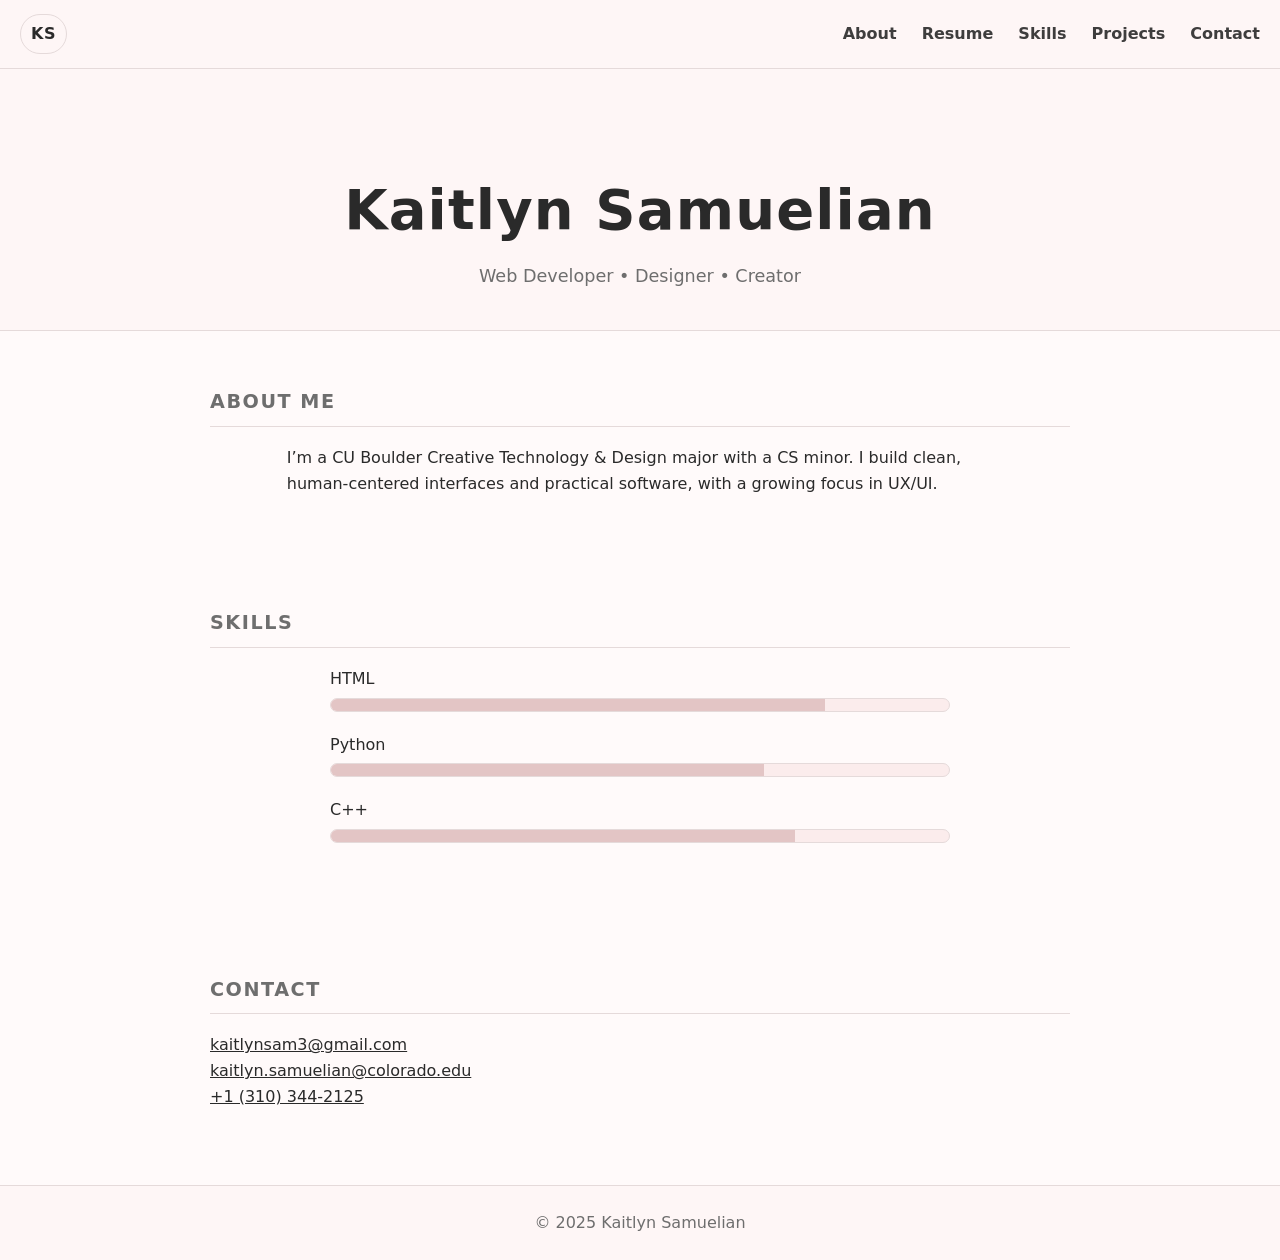
==== index.html @ 8d8c0f34 "updating portfolio website" ====
<!DOCTYPE html>
<html lang="en">
<head>
  <meta charset="UTF-8" />
  <meta name="viewport" content="width=device-width, initial-scale=1" />
  <title>Kaitlyn Samuelian — Portfolio</title>
  <link rel="stylesheet" href="index.css" />
</head>
<body>
  <nav class="navbar">
    <a href="index.html" class="brand">KS</a>
    <div class="nav-links">
      <a href="#about">About</a>
      <a href="assets/resume.pdf" target="_blank" rel="noopener" aria-label="Open résumé PDF">Resume</a>
      <a href="#skills">Skills</a>
      <a href="projects.html">Projects</a>
      <a href="#contact">Contact</a>
    </div>
  </nav>

  <header>
    <h1>Kaitlyn Samuelian</h1>
    <p>Web Developer • Designer • Creator</p>
  </header>

  <section id="about" class="section">
    <h2>About Me</h2>
    <p>
      I’m a CU Boulder Creative Technology & Design major with a CS minor. I build clean,
      human-centered interfaces and practical software, with a growing focus in UX/UI.
    </p>
  </section>

  <section id="skills" class="section">
    <h2>Skills</h2>
    <div class="skill">
      <p>HTML</p>
      <div class="skill-bar"><div class="skill-fill" style="width: 80%"></div></div>
    </div>
    <div class="skill">
      <p>Python</p>
      <div class="skill-bar"><div class="skill-fill" style="width: 70%"></div></div>
    </div>
    <div class="skill">
      <p>C++</p>
      <div class="skill-bar"><div class="skill-fill" style="width: 75%"></div></div>
    </div>
  </section>

  <section id="contact" class="section">
    <h2>Contact</h2>
    <p><a href="mailto:kaitlynsam3@gmail.com">kaitlynsam3@gmail.com</a></p>
    <p><a href="mailto:kaitlyn.samuelian@colorado.edu">kaitlyn.samuelian@colorado.edu</a></p>
    <p><a href="tel:+13103442125">+1 (310) 344-2125</a></p>
  </section>

  <footer>
    <p>© 2025 Kaitlyn Samuelian</p>
  </footer>
</body>
</html>
---- index.css ----
/* Reset */
* { box-sizing: border-box; margin: 0; padding: 0; }
html, body { height: 100%; }

/* Blush theme */
:root{
  --bg: #fffafa;        /* page bg: very light blush */
  --panel: #fef6f6;     /* surfaces / nav */
  --panel-alt: #fbecec; /* alt surface */
  --ink: #2a2a2a;       /* primary text */
  --muted: #6e6e6e;     /* secondary text */
  --line: #e5dada;      /* borders/dividers */
  --accent: #e3c5c5;    /* hover/active */
}

body{
  font-family: system-ui, -apple-system, Segoe UI, Roboto, Inter, Arial, sans-serif;
  background: var(--bg);
  color: var(--ink);
  line-height: 1.6;
}

/* Nav */
.navbar{
  position: sticky; top: 0; z-index: 10;
  display: flex; align-items: center; justify-content: space-between;
  padding: 14px 20px;
  border-bottom: 1px solid var(--line);
  background: var(--panel);
}
.navbar .brand{
  font-weight: 700; letter-spacing:.04em; text-decoration:none; color:var(--ink);
  border:1px solid var(--line); padding:6px 10px; border-radius:999px;
}
.navbar .nav-links a{
  text-decoration:none; color:var(--ink); margin-left:20px; opacity:.9; font-weight:600;
}
.navbar .nav-links a:hover{ opacity:1; color: var(--accent); }

/* Header */
header{
  padding: 96px 20px 40px;
  text-align: center;
  border-bottom: 1px solid var(--line);
  background: var(--panel);
}
header h1{ font-size: clamp(2rem, 5vw, 3.5rem); font-weight: 800; letter-spacing:.02em; }
header p{ font-size: 1.1rem; color: var(--muted); margin-top: 8px; }

/* Sections */
.section{ padding: 56px 20px; max-width: 900px; margin: 0 auto; scroll-margin-top: 70px; }
.section h2{
  font-size: 1.2rem; letter-spacing:.08em; text-transform: uppercase;
  color: var(--muted); margin-bottom: 18px;
  border-bottom: 1px solid var(--line); padding-bottom: 8px;
}
#about p{ padding: 0 6vw; }

/* Skills */
#skills .skill{ text-align: left; max-width: 620px; margin: 0 auto 20px; }
#skills .skill p{ margin-bottom: 6px; color: var(--ink); }
#skills .skill-bar{
  width: 100%; background: var(--panel-alt);
  border: 1px solid var(--line); height: 14px; border-radius: 999px; overflow: hidden;
}
#skills .skill-fill{
  height: 100%; background: var(--accent); transition: width 1.2s ease;
}

/* Footer */
footer{
  text-align: center; padding: 24px 20px; background: var(--panel);
  border-top: 1px solid var(--line); color: var(--muted); margin-top: 20px;
}

/* Links */
a{ color: inherit; }
a:hover{ color: var(--accent); }
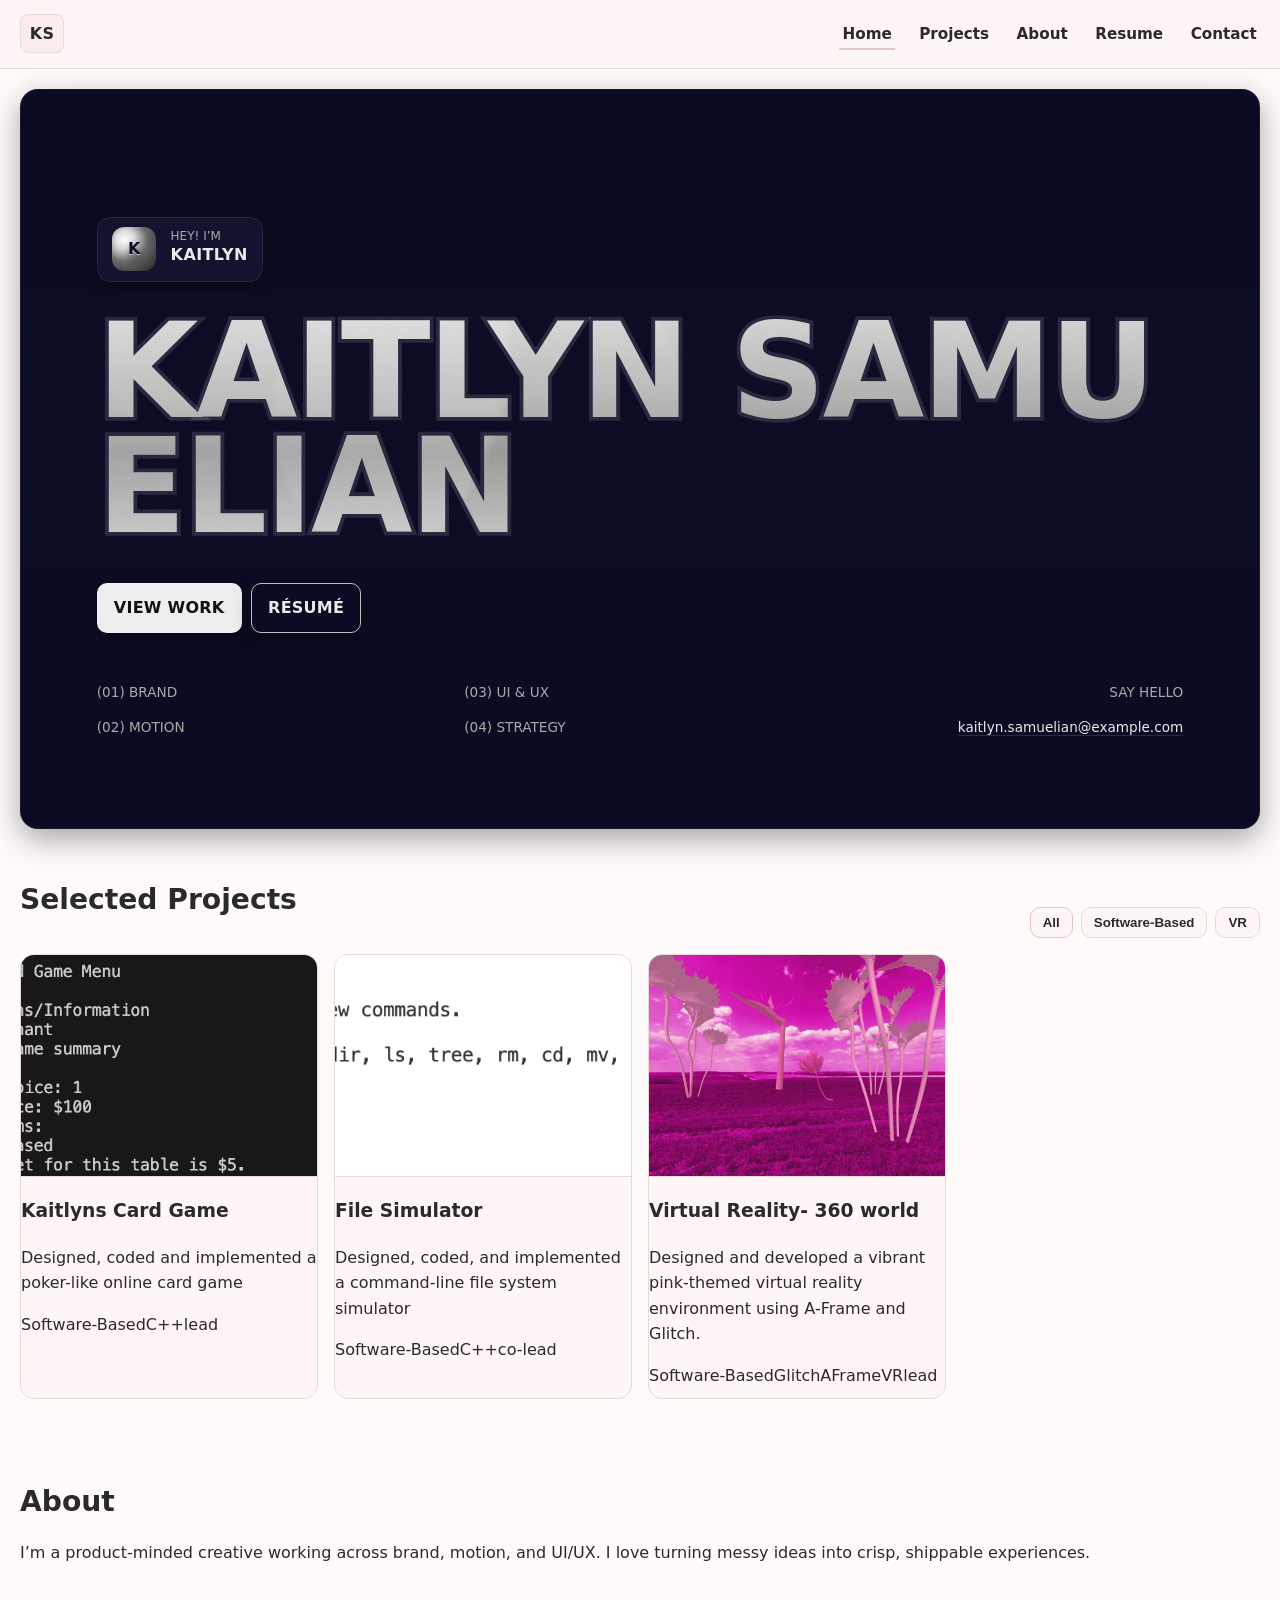
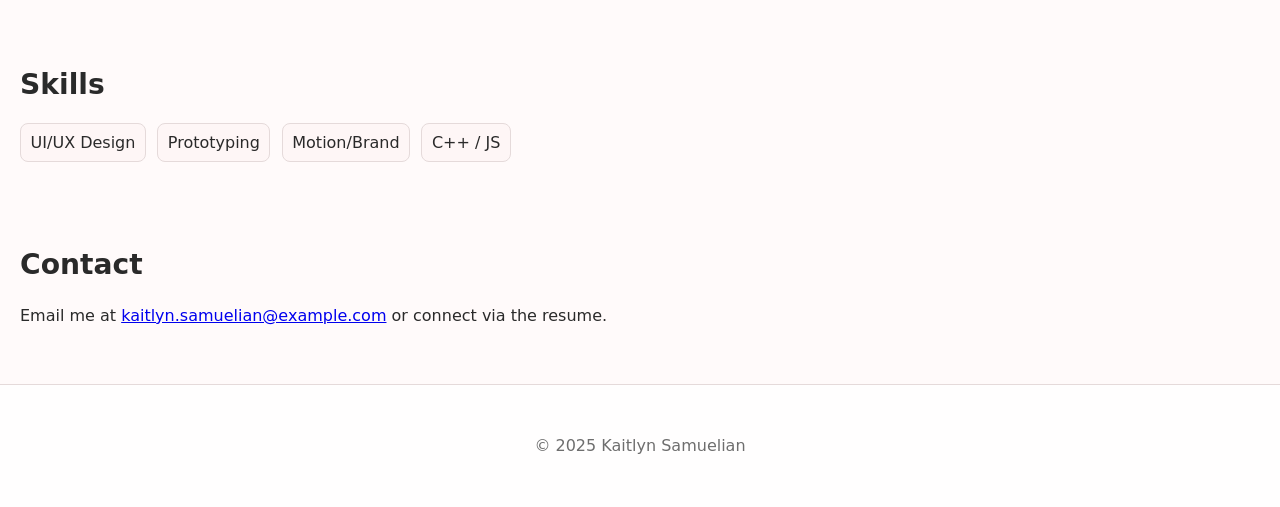
==== commit a115d084: "yes" ====
--- a/index.html
+++ b/index.html
@@ -6,56 +6,105 @@
   <title>Kaitlyn Samuelian — Portfolio</title>
   <link rel="stylesheet" href="index.css" />
 </head>
-<body>
+<body id="top">
+  <!-- NAV -->
   <nav class="navbar">
     <a href="index.html" class="brand">KS</a>
     <div class="nav-links">
+      <a class="active" href="#top">Home</a>
+      <a href="projects.html">Projects</a>
       <a href="#about">About</a>
       <a href="assets/resume.pdf" target="_blank" rel="noopener" aria-label="Open résumé PDF">Resume</a>
-      <a href="#skills">Skills</a>
-      <a href="projects.html">Projects</a>
       <a href="#contact">Contact</a>
     </div>
   </nav>
 
-  <header>
-    <h1>Kaitlyn Samuelian</h1>
-    <p>Web Developer • Designer • Creator</p>
+  <!-- ARTSY HERO -->
+  <header class="hero" aria-label="Intro">
+    <div class="hero__badge">
+      <div class="badge__emblem">K</div>
+      <div class="badge__text">
+        <span class="sm">HEY! I’M</span>
+        <span class="name">KAITLYN</span>
+      </div>
+    </div>
+
+    <h1 class="hero__title" aria-label="Kaitlyn Samuelian">
+      <span class="title__layer title__outline">KAITLYN&nbsp;SAMUELIAN</span>
+      <span class="title__layer title__fill">KAITLYN&nbsp;SAMUELIAN</span>
+      <span class="title__grain" aria-hidden="true"></span>
+    </h1>
+
+    <div class="hero__cta">
+      <a class="pill" href="projects.html">VIEW WORK</a>
+      <a class="pill pill--ghost" href="assets/resume.pdf" target="_blank" rel="noopener">RÉSUMÉ</a>
+    </div>
+
+    <div class="hero__footer">
+      <div class="col">
+        <p>(01) BRAND</p>
+        <p>(02) MOTION</p>
+      </div>
+      <div class="col">
+        <p>(03) UI &amp; UX</p>
+        <p>(04) STRATEGY</p>
+      </div>
+      <div class="col right">
+        <p>SAY HELLO</p>
+        <p><a href="mailto:kaitlyn.samuelian@example.com">kaitlyn.samuelian@example.com</a></p>
+      </div>
+    </div>
   </header>
 
+  <!-- PROJECTS PREVIEW (uses your existing JSON via projects.js) -->
+  <main>
+    <header class="projects-header">
+      <h2 class="section-title">Selected Projects</h2>
+      <div class="filters">
+        <button class="on" data-filter="all">All</button>
+        <button data-filter="Software-Based">Software-Based</button>
+        <button data-filter="VR">VR</button>
+      </div>
+    </header>
+
+    <section id="grid" class="grid"></section>
+  </main>
+
+  <!-- ABOUT -->
   <section id="about" class="section">
-    <h2>About Me</h2>
+    <h2 class="section-title">About</h2>
     <p>
-      I’m a CU Boulder Creative Technology & Design major with a CS minor. I build clean,
-      human-centered interfaces and practical software, with a growing focus in UX/UI.
+      I’m a product-minded creative working across brand, motion, and UI/UX.
+      I love turning messy ideas into crisp, shippable experiences.
     </p>
   </section>
 
+  <!-- SKILLS -->
   <section id="skills" class="section">
-    <h2>Skills</h2>
-    <div class="skill">
-      <p>HTML</p>
-      <div class="skill-bar"><div class="skill-fill" style="width: 80%"></div></div>
-    </div>
-    <div class="skill">
-      <p>Python</p>
-      <div class="skill-bar"><div class="skill-fill" style="width: 70%"></div></div>
-    </div>
-    <div class="skill">
-      <p>C++</p>
-      <div class="skill-bar"><div class="skill-fill" style="width: 75%"></div></div>
-    </div>
+    <h2 class="section-title">Skills</h2>
+    <ul class="skills">
+      <li>UI/UX Design</li>
+      <li>Prototyping</li>
+      <li>Motion/Brand</li>
+      <li>C++ / JS</li>
+    </ul>
   </section>
 
+  <!-- CONTACT -->
   <section id="contact" class="section">
-    <h2>Contact</h2>
-    <p><a href="mailto:kaitlynsam3@gmail.com">kaitlynsam3@gmail.com</a></p>
-    <p><a href="mailto:kaitlyn.samuelian@colorado.edu">kaitlyn.samuelian@colorado.edu</a></p>
-    <p><a href="tel:+13103442125">+1 (310) 344-2125</a></p>
+    <h2 class="section-title">Contact</h2>
+    <p>
+      Email me at
+      <a href="mailto:kaitlyn.samuelian@example.com">kaitlyn.samuelian@example.com</a>
+      or connect via the resume.
+    </p>
   </section>
 
-  <footer>
+  <footer class="footer">
     <p>© 2025 Kaitlyn Samuelian</p>
   </footer>
+
+  <!-- Uses your existing JSON and card renderer -->
+  <script src="projects.js" type="module"></script>
 </body>
 </html>
--- a/index.css
+++ b/index.css
@@ -1,78 +1,228 @@
-/* Reset */
-* { box-sizing: border-box; margin: 0; padding: 0; }
-html, body { height: 100%; }
+/* =========================================================
+   Base + Theme
+   ========================================================= */
 
-/* Blush theme */
-:root{
-  --bg: #fffafa;        /* page bg: very light blush */
-  --panel: #fef6f6;     /* surfaces / nav */
-  --panel-alt: #fbecec; /* alt surface */
-  --ink: #2a2a2a;       /* primary text */
-  --muted: #6e6e6e;     /* secondary text */
-  --line: #e5dada;      /* borders/dividers */
-  --accent: #e3c5c5;    /* hover/active */
-}
-
-body{
-  font-family: system-ui, -apple-system, Segoe UI, Roboto, Inter, Arial, sans-serif;
-  background: var(--bg);
-  color: var(--ink);
-  line-height: 1.6;
-}
-
-/* Nav */
-.navbar{
-  position: sticky; top: 0; z-index: 10;
-  display: flex; align-items: center; justify-content: space-between;
-  padding: 14px 20px;
-  border-bottom: 1px solid var(--line);
-  background: var(--panel);
-}
-.navbar .brand{
-  font-weight: 700; letter-spacing:.04em; text-decoration:none; color:var(--ink);
-  border:1px solid var(--line); padding:6px 10px; border-radius:999px;
-}
-.navbar .nav-links a{
-  text-decoration:none; color:var(--ink); margin-left:20px; opacity:.9; font-weight:600;
-}
-.navbar .nav-links a:hover{ opacity:1; color: var(--accent); }
-
-/* Header */
-header{
-  padding: 96px 20px 40px;
-  text-align: center;
-  border-bottom: 1px solid var(--line);
-  background: var(--panel);
-}
-header h1{ font-size: clamp(2rem, 5vw, 3.5rem); font-weight: 800; letter-spacing:.02em; }
-header p{ font-size: 1.1rem; color: var(--muted); margin-top: 8px; }
-
-/* Sections */
-.section{ padding: 56px 20px; max-width: 900px; margin: 0 auto; scroll-margin-top: 70px; }
-.section h2{
-  font-size: 1.2rem; letter-spacing:.08em; text-transform: uppercase;
-  color: var(--muted); margin-bottom: 18px;
-  border-bottom: 1px solid var(--line); padding-bottom: 8px;
-}
-#about p{ padding: 0 6vw; }
-
-/* Skills */
-#skills .skill{ text-align: left; max-width: 620px; margin: 0 auto 20px; }
-#skills .skill p{ margin-bottom: 6px; color: var(--ink); }
-#skills .skill-bar{
-  width: 100%; background: var(--panel-alt);
-  border: 1px solid var(--line); height: 14px; border-radius: 999px; overflow: hidden;
-}
-#skills .skill-fill{
-  height: 100%; background: var(--accent); transition: width 1.2s ease;
-}
-
-/* Footer */
-footer{
-  text-align: center; padding: 24px 20px; background: var(--panel);
-  border-top: 1px solid var(--line); color: var(--muted); margin-top: 20px;
-}
-
-/* Links */
-a{ color: inherit; }
-a:hover{ color: var(--accent); }
+   :root{
+    /* Light palette used for sections/cards */
+    --bg: #fffafa;
+    --panel: #fef6f6;
+    --panel-alt: #fbecec;
+    --ink: #2a2a2a;
+    --muted: #6e6e6e;
+    --line: #e5dada;
+    --accent: #e3c5c5;
+  
+    /* Artsy hero palette */
+    --hero-bg: #0b0c23;
+    --hero-ink: #e9e9e9;
+    --hero-muted: #a9a9a9;
+    --hero-accent: #bfbfbf;
+  }
+  
+  * { box-sizing: border-box; }
+  html, body { margin:0; padding:0; }
+  body{
+    font-family: system-ui, -apple-system, Segoe UI, Roboto, Inter, Arial, sans-serif;
+    background: var(--bg);
+    color: var(--ink);
+    line-height: 1.6;
+  }
+  
+  /* =========================================================
+     Navbar
+     ========================================================= */
+  .navbar{
+    position: sticky; top: 0; z-index: 50;
+    display:flex; align-items:center; justify-content:space-between;
+    padding: .9rem 1.25rem;
+    background: var(--panel);
+    border-bottom: 1px solid var(--line);
+    backdrop-filter: saturate(1.1) blur(6px);
+  }
+  .brand{
+    font-weight: 900; letter-spacing:.3px;
+    text-decoration:none; color: var(--ink);
+    background: var(--panel-alt);
+    border: 1px solid var(--line);
+    padding: .35rem .55rem; border-radius: 8px;
+  }
+  .nav-links a{
+    text-decoration:none; color: var(--ink);
+    margin-left: 1rem; font-weight:700; font-size:.95rem;
+    padding:.3rem .2rem; border-bottom:2px solid transparent;
+  }
+  .nav-links a.active,
+  .nav-links a:hover{ border-color: var(--accent); }
+  
+  /* =========================================================
+     Artsy Hero
+     ========================================================= */
+  .hero{
+    position: relative;
+    background: var(--hero-bg);
+    color: var(--hero-ink);
+    padding: clamp(3rem, 6vw, 6rem);
+    padding-top: clamp(4rem, 10vw, 8rem);
+    border-radius: 18px;
+    margin: 1.25rem;
+    overflow: hidden;
+    box-shadow: 0 10px 30px rgba(0,0,0,.35);
+  }
+  .hero::after{
+    content:"";
+    position:absolute; inset:0; pointer-events:none;
+    border-radius:18px;
+    box-shadow: inset 0 0 0 1px rgba(255,255,255,.06);
+  }
+  .hero__badge{
+    display:inline-flex; align-items:center; gap:.9rem;
+    background:#12132e; color:var(--hero-ink);
+    border: 1px solid rgba(255,255,255,.08);
+    border-radius: 14px;
+    padding:.6rem .9rem;
+    box-shadow: 0 4px 14px rgba(0,0,0,.35);
+  }
+  .badge__emblem{
+    width:44px; height:44px; border-radius:12px;
+    display:grid; place-items:center; font-weight:800;
+    background: radial-gradient(circle at 30% 30%, #ffffff 0%, #dcdcdc 22%, #6b6b6b 50%, #212121 100%);
+    color:#0b0c23;
+    text-shadow: 0 1px 0 #fff8, 0 6px 12px #000a;
+  }
+  .badge__text .sm{ font-size:.75rem; color:var(--hero-muted); display:block; line-height:1; }
+  .badge__text .name{ font-weight:800; font-size:1rem; letter-spacing:.4px; }
+  
+  .hero__title{
+    position: relative;
+    margin: clamp(1.2rem, 3vw, 2rem) 0 clamp(1.4rem, 3vw, 2.4rem);
+    line-height: .88;
+  }
+  .title__layer{
+    display:block;
+    font-weight:900;
+    letter-spacing:-0.02em;
+    text-transform:uppercase;
+    font-size: clamp(2.6rem, 9vw + 1rem, 12rem);
+    white-space: pre-wrap;
+    word-break: break-word;
+  }
+  .title__outline{
+    -webkit-text-stroke: clamp(2px, .6vw, 8px) rgba(255,255,255,.14);
+    color: transparent;
+    opacity:.8;
+  }
+  .title__fill{
+    position:absolute; inset:0 auto auto 0;
+    background:
+      radial-gradient(circle at 10% 10%, rgba(255,255,255,.15) 0 30%, transparent 31%),
+      radial-gradient(circle at 35% 40%, rgba(255,255,255,.08) 0 28%, transparent 29%),
+      linear-gradient(180deg, #cfcfcf, #a9a9a9 40%, #8c8c8c 60%, #bcbcbc 100%);
+    -webkit-background-clip: text;
+    color: transparent;
+    filter: contrast(1.05) saturate(0.6);
+  }
+  .title__grain{
+    position:absolute; inset:-10%; pointer-events:none;
+    background-image: url("data:image/svg+xml,%3Csvg xmlns='http://www.w3.org/2000/svg' width='160' height='160' viewBox='0 0 160 160'%3E%3Cfilter id='n'%3E%3CfeTurbulence type='fractalNoise' baseFrequency='0.65' numOctaves='2' stitchTiles='stitch'/%3E%3CfeColorMatrix type='saturate' values='0'/%3E%3CfeComponentTransfer%3E%3CfeFuncA type='table' tableValues='0 0 0 .06 .12 .18 .24 .18 .1 0'/%3E%3C/feComponentTransfer%3E%3C/filter%3E%3Crect width='100%25' height='100%25' filter='url(%23n)'/%3E%3C/svg%3E");
+    mix-blend-mode: overlay;
+    opacity:.6;
+  }
+  .hero__cta{ display:flex; gap:.6rem; flex-wrap:wrap; }
+  .pill{
+    display:inline-block;
+    padding:.7rem 1rem;
+    border-radius:10px;
+    background:#eeeeee; color:#121212;
+    font-weight:800; letter-spacing:.25px;
+    border:1px solid #fff1;
+    text-decoration:none;
+    box-shadow: 0 6px 18px rgba(0,0,0,.35);
+  }
+  .pill--ghost{
+    background:transparent; color:var(--hero-ink);
+    border:1px solid var(--hero-accent);
+  }
+  .hero__footer{
+    display:grid; grid-template-columns:1fr 1fr 1fr; gap:1rem;
+    margin-top: clamp(1.6rem, 3vw, 2.2rem);
+    color:var(--hero-muted); font-size:.85rem;
+  }
+  .hero__footer .right{ text-align:right; }
+  .hero__footer a{ color:var(--hero-ink); text-decoration:none; border-bottom:1px solid #ffffff22; }
+  .hero__footer a:hover{ border-color:#ffffff66; }
+  
+  @media (max-width: 820px){
+    .hero__footer{ grid-template-columns:1fr; text-align:left; }
+    .hero__footer .right{ text-align:left; }
+  }
+  
+  /* =========================================================
+     Sections
+     ========================================================= */
+  .section{ padding: 2.5rem 1.25rem; }
+  .section-title{
+    margin: 0 0 1rem 0;
+    font-size: clamp(1.3rem, 2.2vw, 1.8rem);
+  }
+  .skills{ display:flex; gap:.7rem; flex-wrap:wrap; padding:0; margin:.5rem 0 0; list-style:none; }
+  .skills li{
+    padding:.35rem .6rem; border-radius:8px;
+    background: var(--panel); border:1px solid var(--line);
+  }
+  
+  /* =========================================================
+     Projects Preview Grid (used by projects.js)
+     ========================================================= */
+  .projects-header{
+    display:flex; align-items:flex-end; justify-content:space-between;
+    gap:1rem; padding: 1.75rem 1.25rem 0;
+  }
+  .filters{ display:flex; gap:.5rem; flex-wrap:wrap; }
+  .filters button{
+    appearance:none; cursor:pointer; font-weight:700;
+    background:var(--panel); color:var(--ink);
+    border:1px solid var(--line); border-radius:10px;
+    padding:.45rem .75rem;
+  }
+  .filters button.on,
+  .filters button:hover{ border-color: var(--accent); }
+  
+  .grid{
+    display:grid;
+    grid-template-columns: repeat(auto-fill, minmax(260px, 1fr));
+    gap: 1rem;
+    padding: 1rem 1.25rem 2.5rem;
+  }
+  .card-wrap{
+    display:flex; flex-direction:column; gap:.6rem;
+    background: var(--panel);
+    border:1px solid var(--line);
+    border-radius:14px; overflow:hidden;
+    transition: transform .12s ease, box-shadow .12s ease;
+  }
+  .card-wrap:hover{
+    transform: translateY(-2px);
+    box-shadow: 0 8px 24px rgba(0,0,0,.08);
+  }
+  .card{
+    display:flex; flex-direction:column; text-decoration:none; color:inherit;
+  }
+  .card .thumb{
+    aspect-ratio: 4/3; width:100%; object-fit:cover;
+    background: var(--panel-alt);
+    border-bottom:1px solid var(--line);
+  }
+  .card .meta{ padding:.8rem; }
+  .card .title{ font-weight:800; margin:0 0 .25rem; }
+  .card .subtitle{ color:var(--muted); font-size:.95rem; margin:0; }
+  
+  /* =========================================================
+     Footer
+     ========================================================= */
+  .footer{
+    padding: 2rem 1.25rem; text-align:center;
+    color: var(--muted);
+    border-top:1px solid var(--line);
+    background: #fffefe;
+  }
+  
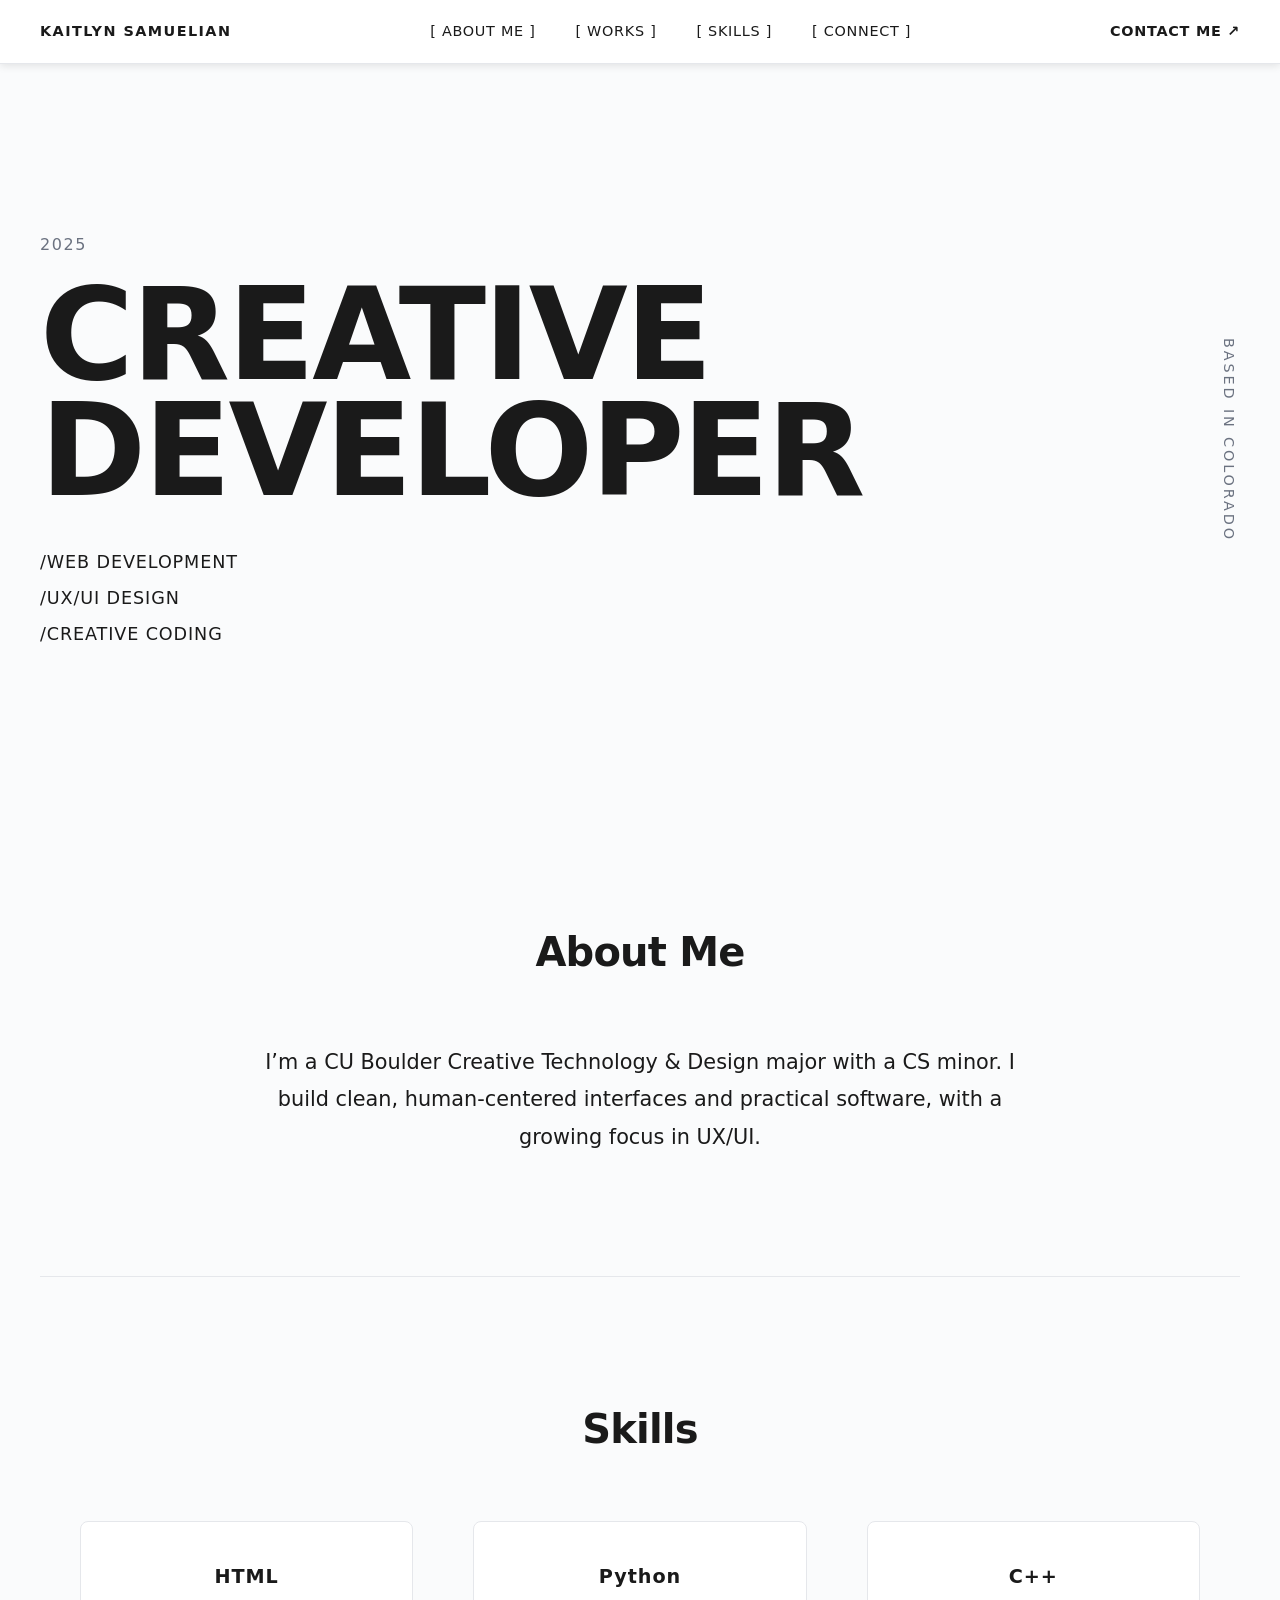
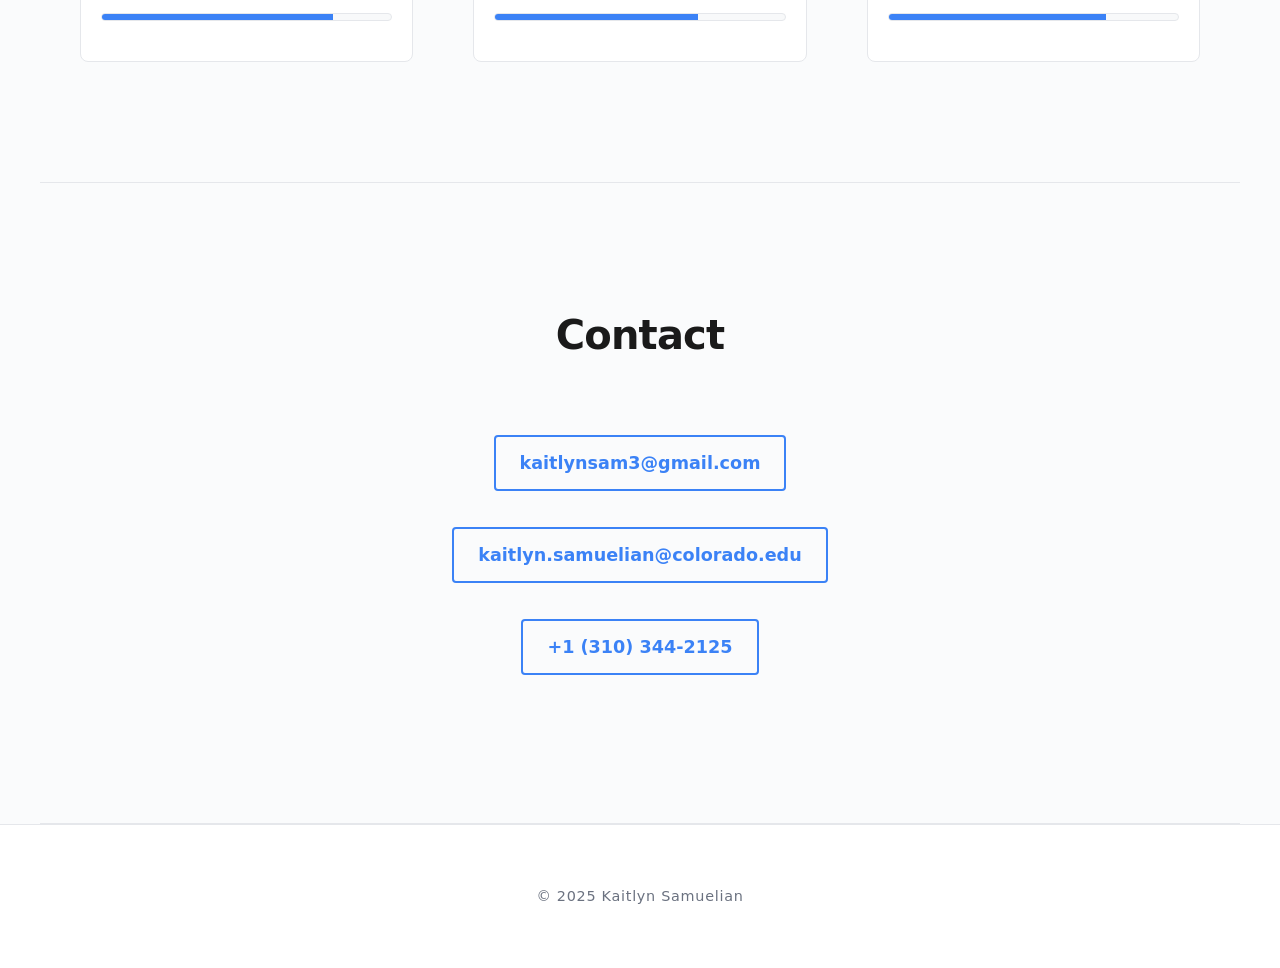
==== commit 05e4bef5: "CHANGES" ====
--- a/index.html
+++ b/index.html
@@ -6,105 +6,70 @@
   <title>Kaitlyn Samuelian — Portfolio</title>
   <link rel="stylesheet" href="index.css" />
 </head>
-<body id="top">
-  <!-- NAV -->
+<body>
   <nav class="navbar">
-    <a href="index.html" class="brand">KS</a>
+    <div class="brand">KAITLYN SAMUELIAN</div>
     <div class="nav-links">
-      <a class="active" href="#top">Home</a>
-      <a href="projects.html">Projects</a>
-      <a href="#about">About</a>
-      <a href="assets/resume.pdf" target="_blank" rel="noopener" aria-label="Open résumé PDF">Resume</a>
-      <a href="#contact">Contact</a>
+      <a href="#about">[ ABOUT ME ]</a>
+      <a href="projects.html">[ WORKS ]</a>
+      <a href="#skills">[ SKILLS ]</a>
+      <a href="#contact">[ CONNECT ]</a>
     </div>
+    <a href="assets/resume.pdf" target="_blank" class="contact-btn">CONTACT ME ↗</a>
   </nav>
 
-  <!-- ARTSY HERO -->
-  <header class="hero" aria-label="Intro">
-    <div class="hero__badge">
-      <div class="badge__emblem">K</div>
-      <div class="badge__text">
-        <span class="sm">HEY! I’M</span>
-        <span class="name">KAITLYN</span>
+  <main class="hero">
+    <div class="hero-content">
+      <div class="hero-text">
+        <div class="number">2025</div>
+        <h1>CREATIVE<br>DEVELOPER</h1>
+        <div class="skills-list">
+          <div>/WEB DEVELOPMENT</div>
+          <div>/UX/UI DESIGN</div>
+          <div>/CREATIVE CODING</div>
+        </div>
+      </div>
+      <div class="hero-info">
+        <div class="location">BASED IN COLORADO</div>
       </div>
     </div>
-
-    <h1 class="hero__title" aria-label="Kaitlyn Samuelian">
-      <span class="title__layer title__outline">KAITLYN&nbsp;SAMUELIAN</span>
-      <span class="title__layer title__fill">KAITLYN&nbsp;SAMUELIAN</span>
-      <span class="title__grain" aria-hidden="true"></span>
-    </h1>
-
-    <div class="hero__cta">
-      <a class="pill" href="projects.html">VIEW WORK</a>
-      <a class="pill pill--ghost" href="assets/resume.pdf" target="_blank" rel="noopener">RÉSUMÉ</a>
-    </div>
-
-    <div class="hero__footer">
-      <div class="col">
-        <p>(01) BRAND</p>
-        <p>(02) MOTION</p>
-      </div>
-      <div class="col">
-        <p>(03) UI &amp; UX</p>
-        <p>(04) STRATEGY</p>
-      </div>
-      <div class="col right">
-        <p>SAY HELLO</p>
-        <p><a href="mailto:kaitlyn.samuelian@example.com">kaitlyn.samuelian@example.com</a></p>
-      </div>
-    </div>
-  </header>
-
-  <!-- PROJECTS PREVIEW (uses your existing JSON via projects.js) -->
-  <main>
-    <header class="projects-header">
-      <h2 class="section-title">Selected Projects</h2>
-      <div class="filters">
-        <button class="on" data-filter="all">All</button>
-        <button data-filter="Software-Based">Software-Based</button>
-        <button data-filter="VR">VR</button>
-      </div>
-    </header>
-
-    <section id="grid" class="grid"></section>
   </main>
 
-  <!-- ABOUT -->
   <section id="about" class="section">
-    <h2 class="section-title">About</h2>
+    <h2>About Me</h2>
     <p>
-      I’m a product-minded creative working across brand, motion, and UI/UX.
-      I love turning messy ideas into crisp, shippable experiences.
+      I’m a CU Boulder Creative Technology & Design major with a CS minor. I build clean,
+      human-centered interfaces and practical software, with a growing focus in UX/UI.
     </p>
   </section>
 
-  <!-- SKILLS -->
   <section id="skills" class="section">
-    <h2 class="section-title">Skills</h2>
-    <ul class="skills">
-      <li>UI/UX Design</li>
-      <li>Prototyping</li>
-      <li>Motion/Brand</li>
-      <li>C++ / JS</li>
-    </ul>
+    <h2>Skills</h2>
+    <div class="skills-grid">
+      <div class="skill">
+        <p>HTML</p>
+        <div class="skill-bar"><div class="skill-fill" style="width: 80%"></div></div>
+      </div>
+      <div class="skill">
+        <p>Python</p>
+        <div class="skill-bar"><div class="skill-fill" style="width: 70%"></div></div>
+      </div>
+      <div class="skill">
+        <p>C++</p>
+        <div class="skill-bar"><div class="skill-fill" style="width: 75%"></div></div>
+      </div>
+    </div>
   </section>
 
-  <!-- CONTACT -->
   <section id="contact" class="section">
-    <h2 class="section-title">Contact</h2>
-    <p>
-      Email me at
-      <a href="mailto:kaitlyn.samuelian@example.com">kaitlyn.samuelian@example.com</a>
-      or connect via the resume.
-    </p>
+    <h2>Contact</h2>
+    <p><a href="mailto:kaitlynsam3@gmail.com">kaitlynsam3@gmail.com</a></p>
+    <p><a href="mailto:kaitlyn.samuelian@colorado.edu">kaitlyn.samuelian@colorado.edu</a></p>
+    <p><a href="tel:+13103442125">+1 (310) 344-2125</a></p>
   </section>
 
-  <footer class="footer">
+  <footer>
     <p>© 2025 Kaitlyn Samuelian</p>
   </footer>
-
-  <!-- Uses your existing JSON and card renderer -->
-  <script src="projects.js" type="module"></script>
 </body>
 </html>
--- a/index.css
+++ b/index.css
@@ -1,228 +1,279 @@
-/* =========================================================
-   Base + Theme
-   ========================================================= */
-
-   :root{
-    /* Light palette used for sections/cards */
-    --bg: #fffafa;
-    --panel: #fef6f6;
-    --panel-alt: #fbecec;
-    --ink: #2a2a2a;
-    --muted: #6e6e6e;
-    --line: #e5dada;
-    --accent: #e3c5c5;
-  
-    /* Artsy hero palette */
-    --hero-bg: #0b0c23;
-    --hero-ink: #e9e9e9;
-    --hero-muted: #a9a9a9;
-    --hero-accent: #bfbfbf;
-  }
-  
-  * { box-sizing: border-box; }
-  html, body { margin:0; padding:0; }
-  body{
-    font-family: system-ui, -apple-system, Segoe UI, Roboto, Inter, Arial, sans-serif;
-    background: var(--bg);
-    color: var(--ink);
-    line-height: 1.6;
-  }
-  
-  /* =========================================================
-     Navbar
-     ========================================================= */
+/* Reset */
+* { box-sizing: border-box; margin: 0; padding: 0; }
+html, body { height: 100%; }
+
+/* Modern professional theme */
+:root{
+  --bg: #fafbfc;        /* clean white background */
+  --panel: #ffffff;     /* pure white surfaces */
+  --panel-alt: #f8f9fa; /* subtle gray for alt surfaces */
+  --ink: #1a1a1a;       /* deep black for primary text */
+  --muted: #6b7280;     /* professional gray for secondary text */
+  --line: #e5e7eb;      /* clean borders */
+  --accent: #3b82f6;    /* professional blue accent */
+  --accent-hover: #2563eb; /* darker blue for hover */
+  --success: #10b981;   /* green for success states */
+  --warning: #f59e0b;   /* amber for highlights */
+}
+
+body{
+  font-family: system-ui, -apple-system, Segoe UI, Roboto, Inter, Arial, sans-serif;
+  background: var(--bg);
+  color: var(--ink);
+  line-height: 1.6;
+  padding-top: 80px;
+}
+
+/* Nav */
+.navbar{
+  position: fixed; 
+  top: 0; 
+  left: 0; 
+  right: 0;
+  z-index: 1000;
+  display: flex; 
+  align-items: center; 
+  justify-content: space-between;
+  padding: 20px 40px;
+  border-bottom: 1px solid var(--line);
+  background: var(--panel);
+  backdrop-filter: blur(10px);
+  box-shadow: 0 2px 8px rgba(0, 0, 0, 0.1);
+}
+.navbar .brand{
+  font-weight: 700; 
+  letter-spacing: 0.1em; 
+  color: var(--ink);
+  font-size: 0.9rem;
+}
+.navbar .nav-links{
+  display: flex; 
+  gap: 40px;
+}
+.navbar .nav-links a{
+  text-decoration: none; 
+  color: var(--ink); 
+  font-weight: 500;
+  font-size: 0.9rem;
+  letter-spacing: 0.05em;
+  transition: color 0.2s ease;
+}
+.navbar .nav-links a:hover{ 
+  color: var(--accent); 
+}
+.navbar .contact-btn{
+  text-decoration: none;
+  color: var(--ink);
+  font-weight: 600;
+  font-size: 0.9rem;
+  letter-spacing: 0.05em;
+  transition: color 0.2s ease;
+}
+.navbar .contact-btn:hover{
+  color: var(--accent);
+}
+
+/* Hero Section */
+.hero{
+  min-height: 80vh;
+  display: flex;
+  align-items: center;
+  padding: 0 40px;
+  background: var(--bg);
+}
+.hero-content{
+  display: grid;
+  grid-template-columns: 2fr 1fr;
+  gap: 60px;
+  width: 100%;
+  max-width: 1400px;
+  margin: 0 auto;
+  align-items: center;
+}
+.hero-text{
+  display: flex;
+  flex-direction: column;
+}
+.hero-text .number{
+  font-size: 1rem;
+  font-weight: 500;
+  color: var(--muted);
+  letter-spacing: 0.1em;
+  margin-bottom: 20px;
+}
+.hero-text h1{
+  font-size: clamp(4rem, 12vw, 8rem);
+  font-weight: 900;
+  letter-spacing: -0.02em;
+  line-height: 0.9;
+  margin: 0;
+  color: var(--ink);
+}
+.hero-text .skills-list{
+  margin-top: 40px;
+  display: flex;
+  flex-direction: column;
+  gap: 8px;
+}
+.hero-text .skills-list div{
+  font-size: 1.1rem;
+  font-weight: 500;
+  color: var(--ink);
+  letter-spacing: 0.05em;
+}
+
+.hero-info{
+  display: flex;
+  flex-direction: column;
+  align-items: flex-end;
+  justify-content: center;
+}
+.hero-info .location{
+  font-size: 0.9rem;
+  font-weight: 500;
+  color: var(--muted);
+  letter-spacing: 0.2em;
+  writing-mode: vertical-rl;
+  text-orientation: mixed;
+}
+
+/* Sections */
+.section{ 
+  padding: 120px 40px; 
+  max-width: 1200px; 
+  margin: 0 auto; 
+  scroll-margin-top: 120px;
+  border-bottom: 1px solid var(--line);
+}
+.section h2{
+  font-size: 2.5rem; 
+  font-weight: 800; 
+  letter-spacing: -0.02em;
+  color: var(--ink); 
+  margin-bottom: 60px;
+  text-align: center;
+}
+#about p{ 
+  font-size: 1.3rem; 
+  line-height: 1.8; 
+  font-weight: 400;
+  color: var(--ink);
+  text-align: center;
+  max-width: 800px;
+  margin: 0 auto;
+}
+
+/* Skills */
+#skills .skills-grid{
+  display: grid;
+  grid-template-columns: repeat(auto-fit, minmax(300px, 1fr));
+  gap: 60px;
+  margin-top: 40px;
+}
+#skills .skill{ 
+  text-align: center;
+  padding: 40px 20px;
+  border: 1px solid var(--line);
+  border-radius: 8px;
+  background: var(--panel);
+  transition: transform 0.2s ease, box-shadow 0.2s ease;
+}
+#skills .skill:hover{
+  transform: translateY(-4px);
+  box-shadow: 0 8px 25px rgba(0, 0, 0, 0.1);
+}
+#skills .skill p{ 
+  margin-bottom: 20px; 
+  color: var(--ink); 
+  font-weight: 700; 
+  font-size: 1.2rem;
+  letter-spacing: 0.05em;
+}
+#skills .skill-bar{
+  width: 100%; background: var(--panel-alt);
+  border: 1px solid var(--line); height: 8px; border-radius: 999px; overflow: hidden;
+}
+#skills .skill-fill{
+  height: 100%; background: var(--accent); 
+  transition: width 1.2s ease;
+}
+
+/* Footer */
+footer{
+  text-align: center; 
+  padding: 60px 40px; 
+  background: var(--panel);
+  border-top: 1px solid var(--line); 
+  color: var(--muted); 
+  font-size: 0.9rem;
+  letter-spacing: 0.05em;
+}
+
+/* Contact */
+#contact{
+  text-align: center;
+}
+#contact p{ 
+  margin-bottom: 20px; 
+  font-size: 1.2rem;
+  font-weight: 500;
+}
+#contact a{
+  color: var(--accent);
+  text-decoration: none;
+  font-weight: 600;
+  font-size: 1.1rem;
+  transition: all 0.2s ease;
+  padding: 12px 24px;
+  border: 2px solid var(--accent);
+  border-radius: 4px;
+  display: inline-block;
+  margin: 8px;
+}
+#contact a:hover{
+  color: white;
+  background: var(--accent);
+  transform: translateY(-2px);
+}
+
+/* Links */
+a{ color: inherit; }
+a:hover{ color: var(--accent); transition: color 0.2s ease; }
+
+/* Responsive Design */
+@media (max-width: 768px) {
   .navbar{
-    position: sticky; top: 0; z-index: 50;
-    display:flex; align-items:center; justify-content:space-between;
-    padding: .9rem 1.25rem;
-    background: var(--panel);
-    border-bottom: 1px solid var(--line);
-    backdrop-filter: saturate(1.1) blur(6px);
-  }
-  .brand{
-    font-weight: 900; letter-spacing:.3px;
-    text-decoration:none; color: var(--ink);
-    background: var(--panel-alt);
-    border: 1px solid var(--line);
-    padding: .35rem .55rem; border-radius: 8px;
-  }
-  .nav-links a{
-    text-decoration:none; color: var(--ink);
-    margin-left: 1rem; font-weight:700; font-size:.95rem;
-    padding:.3rem .2rem; border-bottom:2px solid transparent;
-  }
-  .nav-links a.active,
-  .nav-links a:hover{ border-color: var(--accent); }
-  
-  /* =========================================================
-     Artsy Hero
-     ========================================================= */
+    padding: 20px;
+    flex-direction: column;
+    gap: 20px;
+  }
+  .navbar .nav-links{
+    gap: 20px;
+  }
   .hero{
-    position: relative;
-    background: var(--hero-bg);
-    color: var(--hero-ink);
-    padding: clamp(3rem, 6vw, 6rem);
-    padding-top: clamp(4rem, 10vw, 8rem);
-    border-radius: 18px;
-    margin: 1.25rem;
-    overflow: hidden;
-    box-shadow: 0 10px 30px rgba(0,0,0,.35);
-  }
-  .hero::after{
-    content:"";
-    position:absolute; inset:0; pointer-events:none;
-    border-radius:18px;
-    box-shadow: inset 0 0 0 1px rgba(255,255,255,.06);
-  }
-  .hero__badge{
-    display:inline-flex; align-items:center; gap:.9rem;
-    background:#12132e; color:var(--hero-ink);
-    border: 1px solid rgba(255,255,255,.08);
-    border-radius: 14px;
-    padding:.6rem .9rem;
-    box-shadow: 0 4px 14px rgba(0,0,0,.35);
-  }
-  .badge__emblem{
-    width:44px; height:44px; border-radius:12px;
-    display:grid; place-items:center; font-weight:800;
-    background: radial-gradient(circle at 30% 30%, #ffffff 0%, #dcdcdc 22%, #6b6b6b 50%, #212121 100%);
-    color:#0b0c23;
-    text-shadow: 0 1px 0 #fff8, 0 6px 12px #000a;
-  }
-  .badge__text .sm{ font-size:.75rem; color:var(--hero-muted); display:block; line-height:1; }
-  .badge__text .name{ font-weight:800; font-size:1rem; letter-spacing:.4px; }
-  
-  .hero__title{
-    position: relative;
-    margin: clamp(1.2rem, 3vw, 2rem) 0 clamp(1.4rem, 3vw, 2.4rem);
-    line-height: .88;
-  }
-  .title__layer{
-    display:block;
-    font-weight:900;
-    letter-spacing:-0.02em;
-    text-transform:uppercase;
-    font-size: clamp(2.6rem, 9vw + 1rem, 12rem);
-    white-space: pre-wrap;
-    word-break: break-word;
-  }
-  .title__outline{
-    -webkit-text-stroke: clamp(2px, .6vw, 8px) rgba(255,255,255,.14);
-    color: transparent;
-    opacity:.8;
-  }
-  .title__fill{
-    position:absolute; inset:0 auto auto 0;
-    background:
-      radial-gradient(circle at 10% 10%, rgba(255,255,255,.15) 0 30%, transparent 31%),
-      radial-gradient(circle at 35% 40%, rgba(255,255,255,.08) 0 28%, transparent 29%),
-      linear-gradient(180deg, #cfcfcf, #a9a9a9 40%, #8c8c8c 60%, #bcbcbc 100%);
-    -webkit-background-clip: text;
-    color: transparent;
-    filter: contrast(1.05) saturate(0.6);
-  }
-  .title__grain{
-    position:absolute; inset:-10%; pointer-events:none;
-    background-image: url("data:image/svg+xml,%3Csvg xmlns='http://www.w3.org/2000/svg' width='160' height='160' viewBox='0 0 160 160'%3E%3Cfilter id='n'%3E%3CfeTurbulence type='fractalNoise' baseFrequency='0.65' numOctaves='2' stitchTiles='stitch'/%3E%3CfeColorMatrix type='saturate' values='0'/%3E%3CfeComponentTransfer%3E%3CfeFuncA type='table' tableValues='0 0 0 .06 .12 .18 .24 .18 .1 0'/%3E%3C/feComponentTransfer%3E%3C/filter%3E%3Crect width='100%25' height='100%25' filter='url(%23n)'/%3E%3C/svg%3E");
-    mix-blend-mode: overlay;
-    opacity:.6;
-  }
-  .hero__cta{ display:flex; gap:.6rem; flex-wrap:wrap; }
-  .pill{
-    display:inline-block;
-    padding:.7rem 1rem;
-    border-radius:10px;
-    background:#eeeeee; color:#121212;
-    font-weight:800; letter-spacing:.25px;
-    border:1px solid #fff1;
-    text-decoration:none;
-    box-shadow: 0 6px 18px rgba(0,0,0,.35);
-  }
-  .pill--ghost{
-    background:transparent; color:var(--hero-ink);
-    border:1px solid var(--hero-accent);
-  }
-  .hero__footer{
-    display:grid; grid-template-columns:1fr 1fr 1fr; gap:1rem;
-    margin-top: clamp(1.6rem, 3vw, 2.2rem);
-    color:var(--hero-muted); font-size:.85rem;
-  }
-  .hero__footer .right{ text-align:right; }
-  .hero__footer a{ color:var(--hero-ink); text-decoration:none; border-bottom:1px solid #ffffff22; }
-  .hero__footer a:hover{ border-color:#ffffff66; }
-  
-  @media (max-width: 820px){
-    .hero__footer{ grid-template-columns:1fr; text-align:left; }
-    .hero__footer .right{ text-align:left; }
-  }
-  
-  /* =========================================================
-     Sections
-     ========================================================= */
-  .section{ padding: 2.5rem 1.25rem; }
-  .section-title{
-    margin: 0 0 1rem 0;
-    font-size: clamp(1.3rem, 2.2vw, 1.8rem);
-  }
-  .skills{ display:flex; gap:.7rem; flex-wrap:wrap; padding:0; margin:.5rem 0 0; list-style:none; }
-  .skills li{
-    padding:.35rem .6rem; border-radius:8px;
-    background: var(--panel); border:1px solid var(--line);
-  }
-  
-  /* =========================================================
-     Projects Preview Grid (used by projects.js)
-     ========================================================= */
-  .projects-header{
-    display:flex; align-items:flex-end; justify-content:space-between;
-    gap:1rem; padding: 1.75rem 1.25rem 0;
-  }
-  .filters{ display:flex; gap:.5rem; flex-wrap:wrap; }
-  .filters button{
-    appearance:none; cursor:pointer; font-weight:700;
-    background:var(--panel); color:var(--ink);
-    border:1px solid var(--line); border-radius:10px;
-    padding:.45rem .75rem;
-  }
-  .filters button.on,
-  .filters button:hover{ border-color: var(--accent); }
-  
-  .grid{
-    display:grid;
-    grid-template-columns: repeat(auto-fill, minmax(260px, 1fr));
-    gap: 1rem;
-    padding: 1rem 1.25rem 2.5rem;
-  }
-  .card-wrap{
-    display:flex; flex-direction:column; gap:.6rem;
-    background: var(--panel);
-    border:1px solid var(--line);
-    border-radius:14px; overflow:hidden;
-    transition: transform .12s ease, box-shadow .12s ease;
-  }
-  .card-wrap:hover{
-    transform: translateY(-2px);
-    box-shadow: 0 8px 24px rgba(0,0,0,.08);
-  }
-  .card{
-    display:flex; flex-direction:column; text-decoration:none; color:inherit;
-  }
-  .card .thumb{
-    aspect-ratio: 4/3; width:100%; object-fit:cover;
-    background: var(--panel-alt);
-    border-bottom:1px solid var(--line);
-  }
-  .card .meta{ padding:.8rem; }
-  .card .title{ font-weight:800; margin:0 0 .25rem; }
-  .card .subtitle{ color:var(--muted); font-size:.95rem; margin:0; }
-  
-  /* =========================================================
-     Footer
-     ========================================================= */
-  .footer{
-    padding: 2rem 1.25rem; text-align:center;
-    color: var(--muted);
-    border-top:1px solid var(--line);
-    background: #fffefe;
-  }
-  +    padding: 0 20px;
+    min-height: 70vh;
+  }
+  .hero-content{
+    grid-template-columns: 1fr;
+    gap: 40px;
+    text-align: center;
+  }
+  .hero-text h1{
+    font-size: clamp(3rem, 10vw, 6rem);
+  }
+  .hero-info .location{
+    writing-mode: horizontal-tb;
+    text-orientation: initial;
+  }
+  .section{
+    padding: 80px 20px;
+  }
+  .section h2{
+    font-size: 2rem;
+  }
+  #skills .skills-grid{
+    grid-template-columns: 1fr;
+    gap: 30px;
+  }
+}
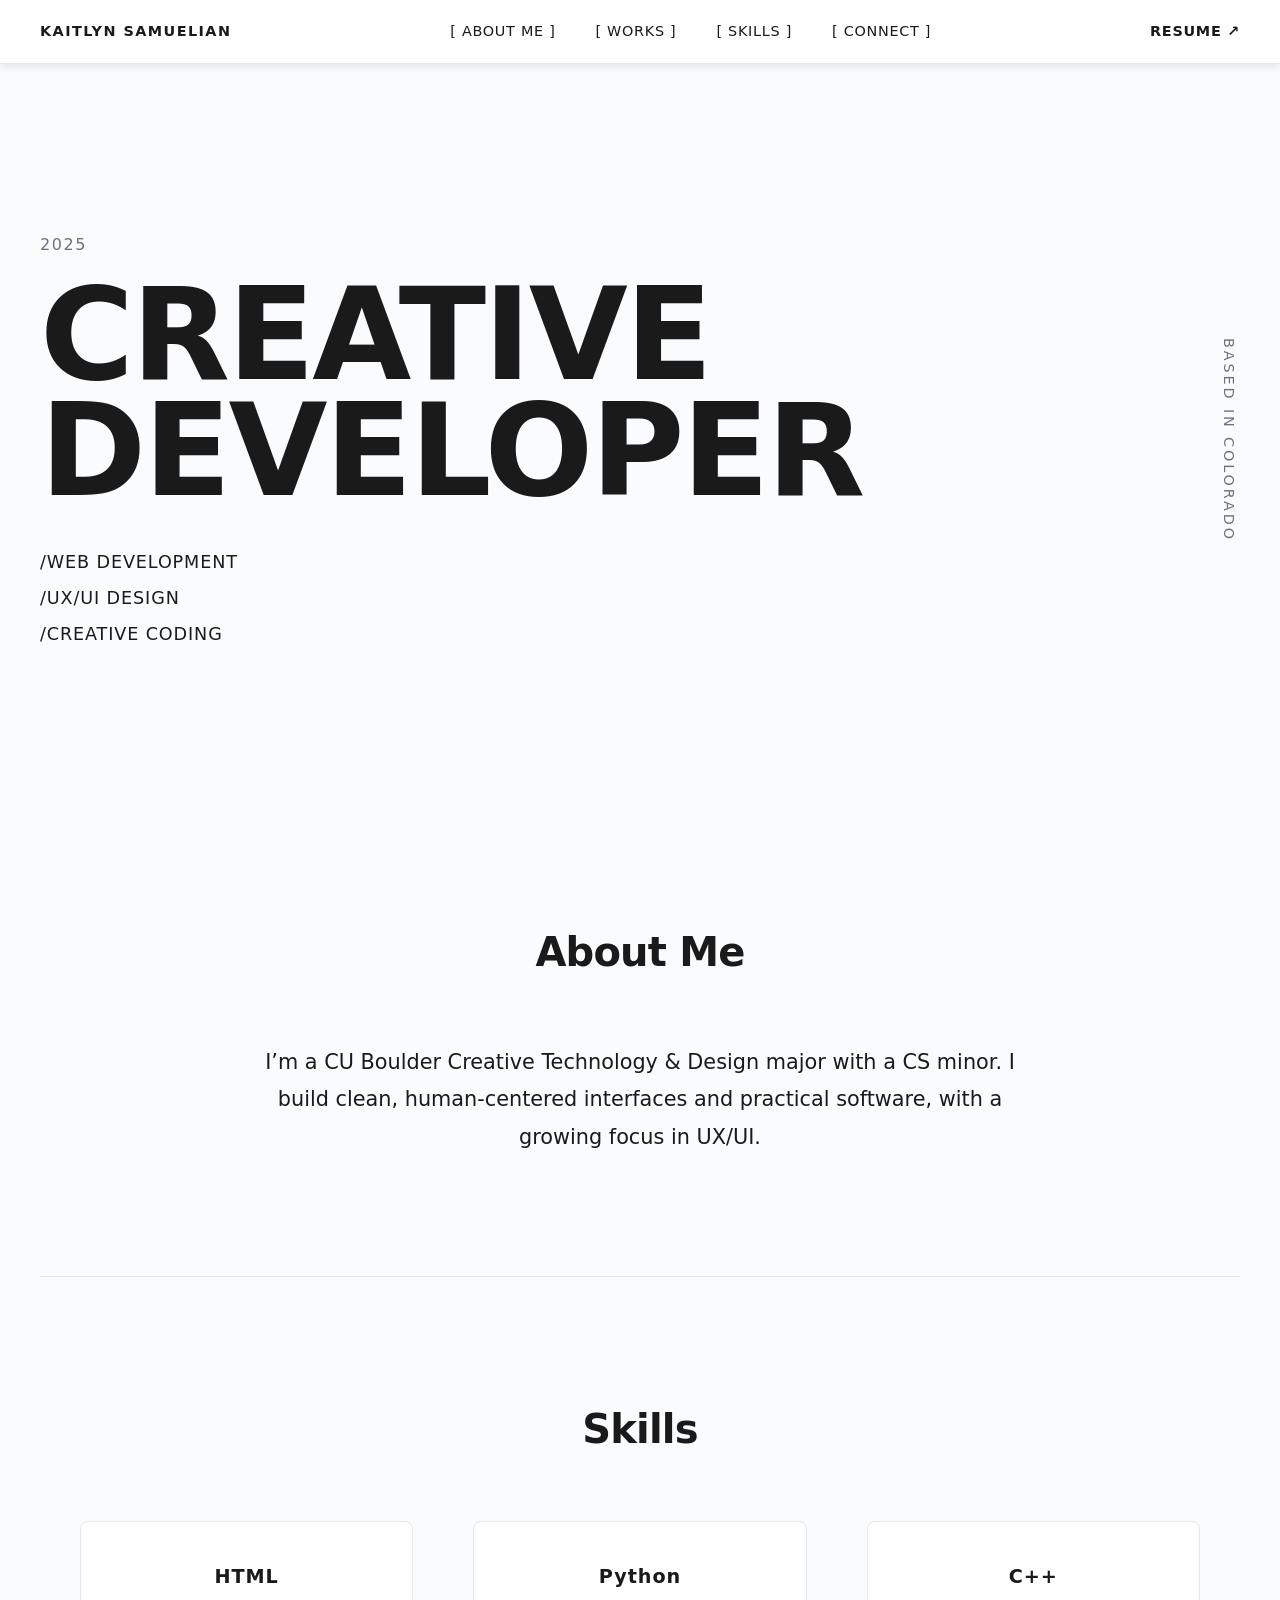
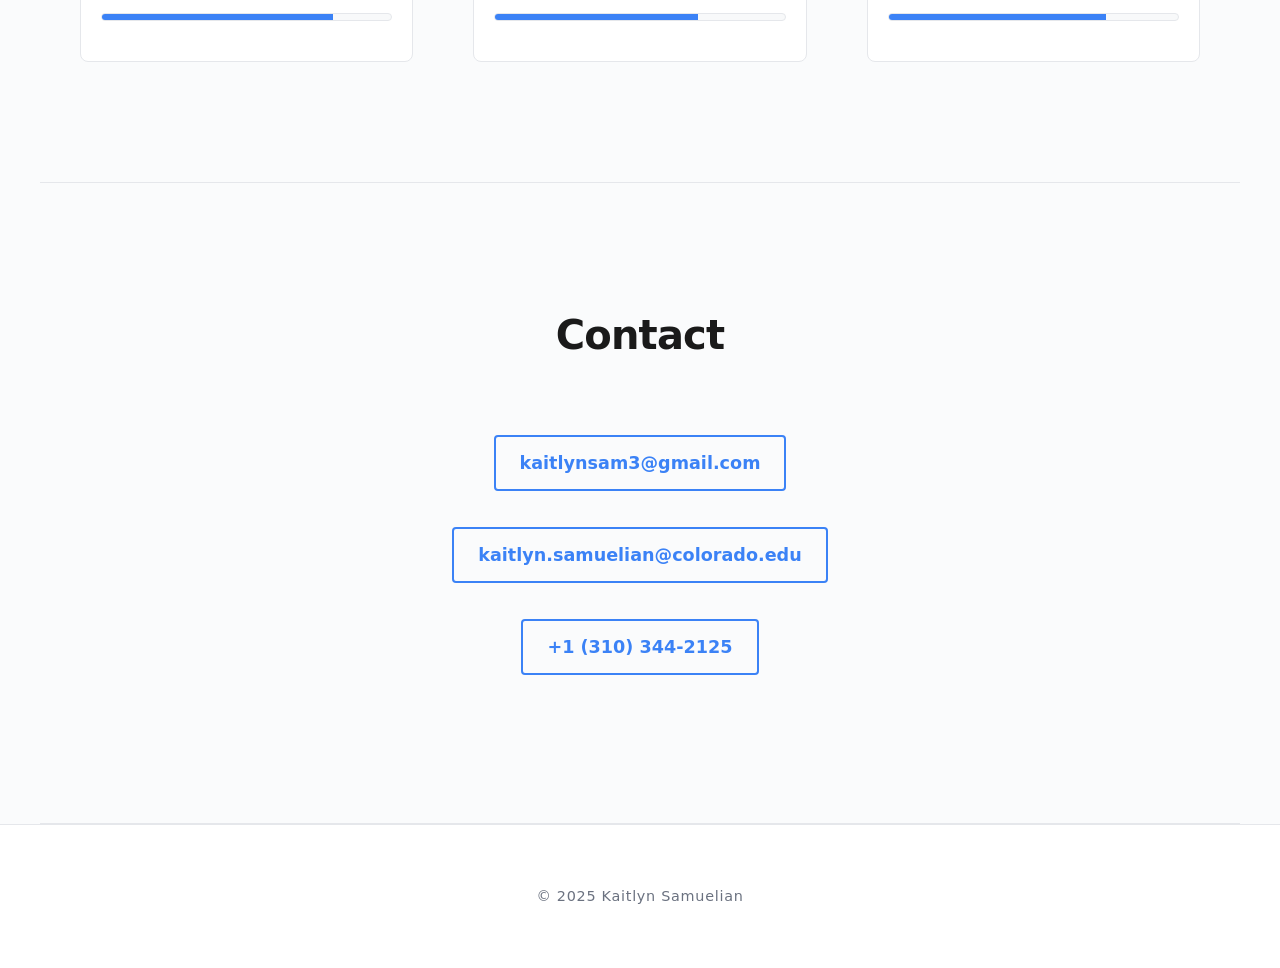
==== commit ba35d7a3: "changed to be resume" ====
--- a/index.html
+++ b/index.html
@@ -15,7 +15,7 @@
       <a href="#skills">[ SKILLS ]</a>
       <a href="#contact">[ CONNECT ]</a>
     </div>
-    <a href="assets/resume.pdf" target="_blank" class="contact-btn">CONTACT ME ↗</a>
+    <a href="assets/resume.pdf" target="_blank" class="contact-btn">RESUME ↗</a>
   </nav>
 
   <main class="hero">
--- a/index.css
+++ b/index.css
@@ -242,38 +242,22 @@
 
 /* Responsive Design */
 @media (max-width: 768px) {
-  .navbar{
-    padding: 20px;
-    flex-direction: column;
-    gap: 20px;
-  }
-  .navbar .nav-links{
-    gap: 20px;
-  }
-  .hero{
-    padding: 0 20px;
-    min-height: 70vh;
-  }
-  .hero-content{
-    grid-template-columns: 1fr;
-    gap: 40px;
-    text-align: center;
-  }
-  .hero-text h1{
-    font-size: clamp(3rem, 10vw, 6rem);
-  }
-  .hero-info .location{
-    writing-mode: horizontal-tb;
-    text-orientation: initial;
-  }
-  .section{
-    padding: 80px 20px;
-  }
-  .section h2{
-    font-size: 2rem;
-  }
-  #skills .skills-grid{
-    grid-template-columns: 1fr;
-    gap: 30px;
-  }
-}
+  body{ padding-top: 140px; }
+  .navbar{ padding: 15px 20px; flex-direction: column; gap: 15px; }
+  .navbar .nav-links{ gap: 15px; flex-wrap: wrap; justify-content: center; }
+  .hero{ padding: 0 20px; min-height: 60vh; }
+  .hero-content{ grid-template-columns: 1fr; gap: 30px; text-align: center; }
+  .hero-text h1{ font-size: clamp(2.5rem, 12vw, 5rem); }
+  .hero-info{ align-items: center; }
+  .hero-info .location{ writing-mode: horizontal-tb; text-orientation: initial; }
+  .section{ padding: 60px 20px; }
+  .section h2{ font-size: 2rem; }
+  #skills .skills-grid{ grid-template-columns: 1fr; gap: 20px; }
+}
+
+@media (min-width: 769px) and (max-width: 1024px) {
+  .navbar .nav-links{ gap: 25px; }
+  .hero{ padding: 0 30px; }
+  .section{ padding: 100px 30px; }
+  #skills .skills-grid{ grid-template-columns: repeat(2, 1fr); }
+}
